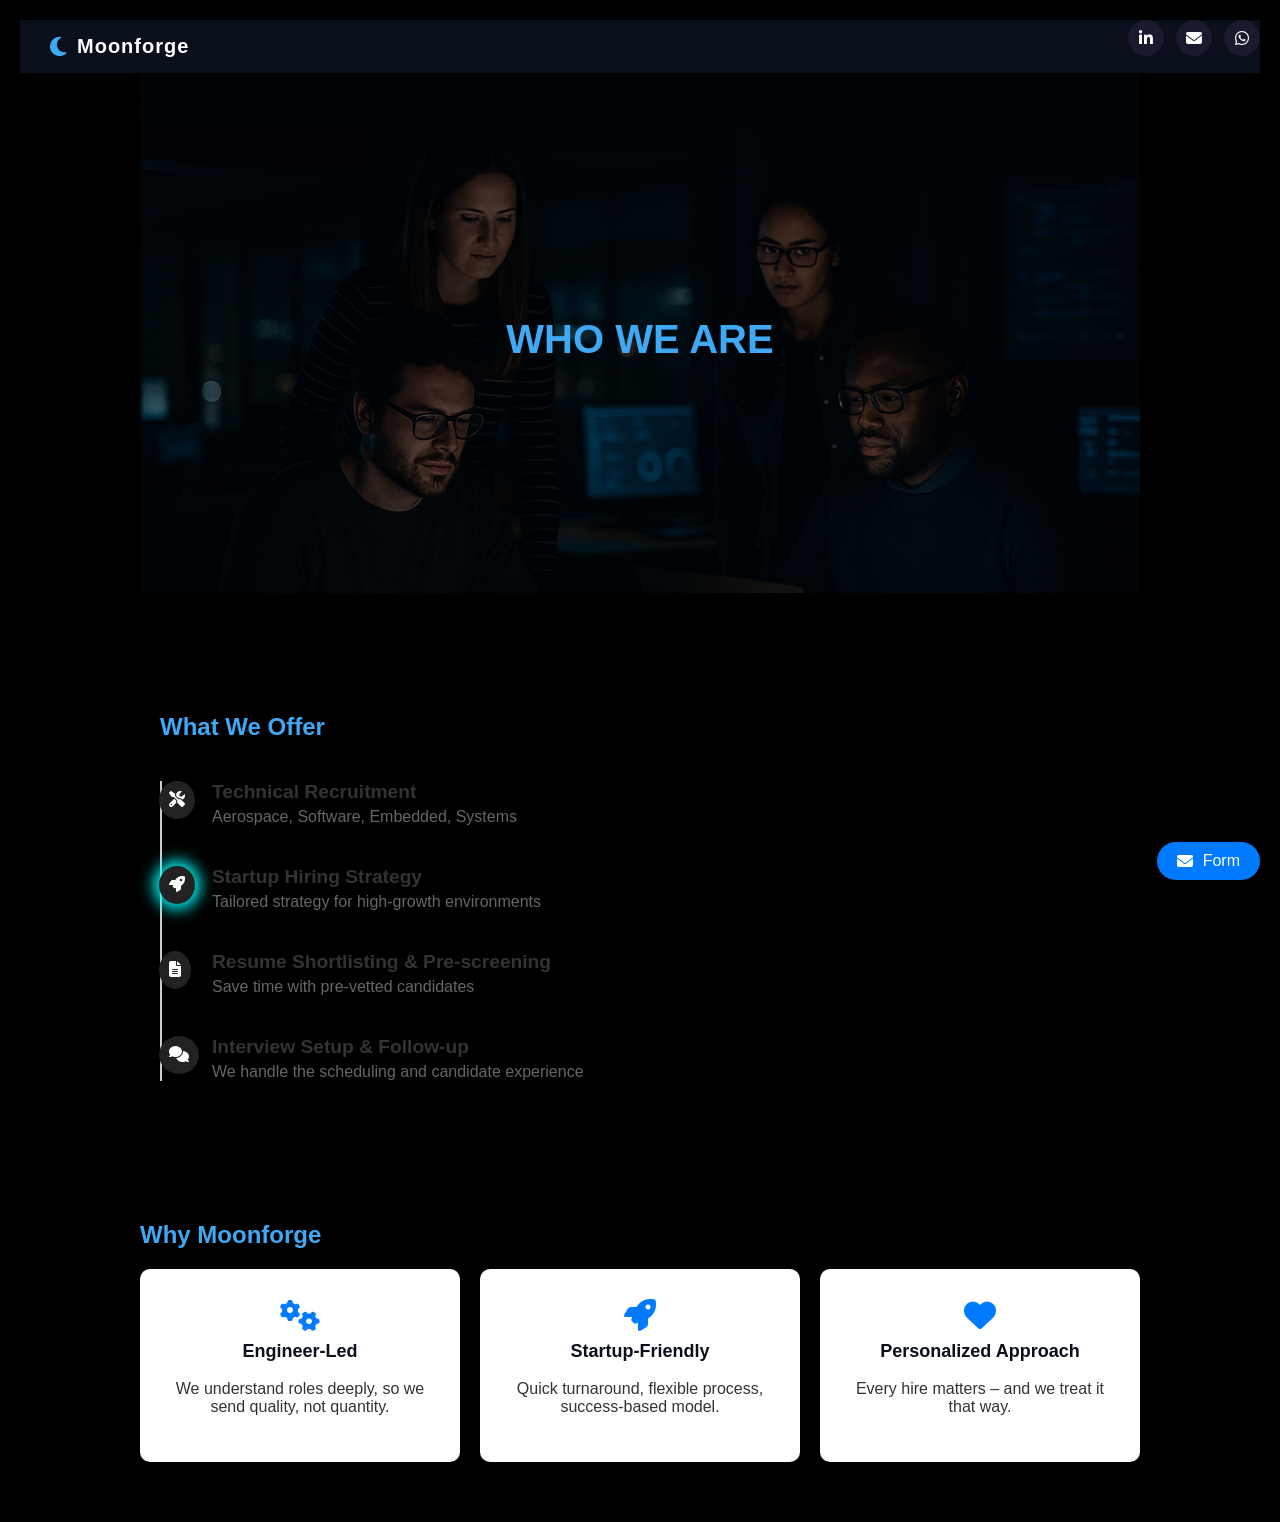
==== index.html @ 7402ae3d "Update index.html" ====
<!DOCTYPE html>
<html lang="en">
<head>
  <meta charset="UTF-8" />
  <meta name="viewport" content="width=device-width, initial-scale=1.0"/>
  <title>Moonforge</title>
  <link rel="stylesheet" href="main.css" />
  <link rel="stylesheet" href="https://cdnjs.cloudflare.com/ajax/libs/font-awesome/6.5.0/css/all.min.css" />
  
</head>
<body>

  <nav class="navbar">
    <div class="logo-bar">
      <i class="fas fa-moon"></i>
      <span class="brand-name">Moonforge</span>
    </div>
    <div class="hamburger" onclick="toggleMenu()">
      <i class="fas fa-bars"></i>
    </div>
    <div class="social-icons" id="socialIcons">
      <a href="#" class="icon linkedin" title="LinkedIn"><i class="fab fa-linkedin-in"></i></a>
      <a href="mailto:shukla.ajay07@outlook.com" class="icon email" title="Email"><i class="fas fa-envelope"></i></a>
      <a href="https://wa.me/+919289120161" class="icon whatsapp" title="WhatsApp"><i class="fab fa-whatsapp"></i></a>
    </div>
  </nav>

  <div class="container">
    <div class="who-we-are-section">
      <div class="who-we-are-overlay"></div>
      <div class="who-we-are-content">
        <h2>WHO WE ARE</h2>
        <p class="who-we-are-point" id="point"></p>
      </div>
    </div>

    <div class="section what-we-offer">
      <h2>What We Offer</h2>
      <div class="timeline">
        <div class="timeline-item">
          <div class="timeline-icon"><i class="fas fa-tools"></i></div>
          <div class="timeline-content">
            <h3>Technical Recruitment</h3>
            <p>Aerospace, Software, Embedded, Systems</p>
          </div>
        </div>
        <div class="timeline-item">
          <div class="timeline-icon"><i class="fas fa-rocket"></i></div>
          <div class="timeline-content">
            <h3>Startup Hiring Strategy</h3>
            <p>Tailored strategy for high-growth environments</p>
          </div>
        </div>
        <div class="timeline-item">
          <div class="timeline-icon"><i class="fas fa-file-alt"></i></div>
          <div class="timeline-content">
            <h3>Resume Shortlisting & Pre-screening</h3>
            <p>Save time with pre-vetted candidates</p>
          </div>
        </div>
        <div class="timeline-item">
          <div class="timeline-icon"><i class="fas fa-comments"></i></div>
          <div class="timeline-content">
            <h3>Interview Setup & Follow-up</h3>
            <p>We handle the scheduling and candidate experience</p>
          </div>
        </div>
      </div>
    </div>

    <div class="section">
      <h2>Why Moonforge</h2>
      <div class="flash-cards">
        <div class="flash-card">
          <i class="fas fa-cogs"></i>
          <h3>Engineer-Led</h3>
          <p>We understand roles deeply, so we send quality, not quantity.</p>
        </div>
        <div class="flash-card">
          <i class="fas fa-rocket"></i>
          <h3>Startup-Friendly</h3>
          <p>Quick turnaround, flexible process, success-based model.</p>
        </div>
        <div class="flash-card">
          <i class="fas fa-heart"></i>
          <h3>Personalized Approach</h3>
          <p>Every hire matters – and we treat it that way.</p>
        </div>
      </div>
    </div>
  </div>

  <button class="sticky-button" onclick="toggleForm()">
    <i class="fas fa-envelope"></i> Form
  </button>

  <div class="form-modal" id="contactForm">
    <input type="text" id="name" placeholder="Name" />
    <input type="email" id="email" placeholder="Email" />
    <input type="text" id="company" placeholder="Company Name" />
    <textarea id="message" placeholder="Message"></textarea>
    <button onclick="storeFormData()">Submit</button>
  </div>

  <script>
    const points = [
      "Helping product-first companies hire top-tier engineers",
      "We help product-companies hire top-tier technical talent.",
      "Founded by an aerospace engineer, we know what hiring takes.",
      "Bold teams build bold products. We're here to help you forge."
    ];
    let index = 0;
    const pointElement = document.getElementById('point');

    function cyclePoints() {
      pointElement.style.animation = 'none';
      pointElement.offsetHeight;
      pointElement.style.animation = '';
      pointElement.textContent = points[index];
      index = (index + 1) % points.length;
    }

    function toggleMenu() {
      const icons = document.getElementById('socialIcons');
      icons.classList.toggle('show');
    }

    function toggleForm() {
      const form = document.getElementById('contactForm');
      form.style.display = form.style.display === 'flex' ? 'none' : 'flex';
    }

    function storeFormData() {
      const name = document.getElementById('name').value;
      const email = document.getElementById('email').value;
      const company = document.getElementById('company').value;
      const message = document.getElementById('message').value;

      const formData = {
        name, email, company, message,
        timestamp: new Date().toISOString()
      };

      console.log('Form Data Stored:', formData);
      alert('Form submitted successfully!');

      document.getElementById('name').value = '';
      document.getElementById('email').value = '';
      document.getElementById('company').value = '';
      document.getElementById('message').value = '';
    }

    cyclePoints();
    setInterval(cyclePoints, 4000);

    const icons = document.querySelectorAll('.timeline-icon');
    let glowIndex = 0;
    function glowNextIcon() {
      icons.forEach((icon, i) => {
        icon.classList.toggle('glow', i === glowIndex);
      });
      glowIndex = (glowIndex + 1) % icons.length;
    }
    glowNextIcon();
    setInterval(glowNextIcon, 2000);
    document.addEventListener("DOMContentLoaded", function () {
    const hamburger = document.querySelector(".hamburger");
    const socialIcons = document.querySelector(".social-icons");

    hamburger.addEventListener("click", () => {
      socialIcons.classList.toggle("show");
    });
  });

  </script>

</body>
</html>
---- main.css ----
body {
  margin: 0;
  font-family: Arial, sans-serif;
  background-color: #000000;
  color: white;
  padding: 20px;
}

h1,
h2 {
  color: #3fa9f5;
}

.container {
  max-width: 1000px;
  margin: auto;
}

.logo {
  display: flex;
  align-items: center;
  gap: 20px;
}

.logo img {
  width: 80px;
}

.section {
  margin: 40px 0;
}

.columns {
  display: flex;
  flex-wrap: wrap;
  justify-content: space-between;
}

.column {
  flex: 1;
  min-width: 300px;
  margin: 10px;
}

.contact-form input,
.contact-form textarea {
  width: 100%;
  padding: 10px;
  margin: 10px 0;
  border: none;
  border-radius: 5px;
}

.contact-form textarea {
  height: 100px;
}

.contact-form button {
  padding: 10px 20px;
  background-color: #3fa9f5;
  border: none;
  color: white;
  font-weight: bold;
  border-radius: 5px;
  cursor: pointer;
}
/* Hamburger menu styles */
.hamburger {
  display: none;
  flex-direction: column;
  cursor: pointer;
  gap: 5px;
}

.hamburger span {
  width: 25px;
  height: 3px;
  background: white;
  border-radius: 2px;
  transition: 0.3s;
}

.mobile-nav {
  display: none;
  flex-direction: column;
  background-color: #0a0f1c;
  position: absolute;
  top: 60px;
  right: 20px;
  padding: 10px;
  z-index: 999;
  border-radius: 10px;
}

.mobile-nav a {
  color: white;
  text-decoration: none;
  padding: 10px;
  border-bottom: 1px solid #3fa9f5;
}

.mobile-nav a:last-child {
  border-bottom: none;
}

@media (max-width: 768px) {
  .navbar .nav-items {
    display: none;
  }

  .hamburger {
    display: flex;
  }

  .mobile-nav.show {
    display: flex;
  }
}

.social-icons {
  position: fixed;
  top: 20px;
  right: 20px;
  display: flex;
  gap: 10px;
  z-index: 999;
}

.icon {
  background-color: #1a1a2e;
  color: white;
  border-radius: 50%;
  width: 40px;
  height: 40px;
  display: flex;
  justify-content: center;
  align-items: center;
  text-decoration: none;
  font-size: 18px;
  transition: background-color 0.3s;
}

.icon:hover {
  background-color: #3fa9f5;
  color: #0a0f1c;
}
.header {
  position: fixed;
  top: 0;
  left: 0;
  right: 0;
  background-color: #0a0f1c;
  display: flex;
  justify-content: space-between;
  align-items: center;
  padding: 15px 20px;
  z-index: 1000;
  box-shadow: 0 2px 5px rgba(0, 0, 0, 0.5);
}

.header-left {
  display: flex;
  align-items: center;
  gap: 10px;
}

.moon-icon {
  color: #3fa9f5;
  font-size: 20px;
}

.brand-name {
  font-size: 20px;
  color: white;
  font-weight: bold;
}
.top-bar {
  display: flex;
  justify-content: space-between;
  align-items: center;
  padding: 20px;
}

.logo-bar {
  display: flex;
  align-items: center;
  font-size: 20px;
  color: #3fa9f5;
  font-weight: bold;
  gap: 10px;
}

.logo-bar i {
  font-size: 22px;
}

.brand-name {
  font-family: 'Segoe UI', Tahoma, Geneva, Verdana, sans-serif;
  font-weight: 600;
  letter-spacing: 1px;
}
.navbar {
  display: flex;
  justify-content: space-between;
  align-items: center;
  padding: 15px 30px;
  background-color: #0a0f1c;
  color: white;
  position: sticky;
  top: 0;
  z-index: 1000;
}

.social-icons {
  display: flex;
  gap: 12px;
}

.icon {
  background-color: #1a1a2e;
  color: white;
  border-radius: 50%;
  width: 36px;
  height: 36px;
  display: flex;
  justify-content: center;
  align-items: center;
  text-decoration: none;
  font-size: 16px;
  transition: background-color 0.3s;
}

.icon:hover {
  background-color: #3fa9f5;
  color: #0a0f1c;
}
.flash-cards {
  display: flex;
  gap: 20px;
  flex-wrap: wrap;
  justify-content: center;
  margin-top: 20px;
}

.flash-card {
  background-color: white;
  padding: 20px;
  border-radius: 15px;
  box-shadow: 0 6px 20px rgba(0, 0, 0, 0.1);
  text-align: center;
  flex: 1 1 250px;
  max-width: 300px;
  transition: transform 0.3s ease;
}

.flash-card:hover {
  transform: translateY(-5px);
}

.flash-card i {
  font-size: 28px;
  margin-bottom: 10px;
  color: #3fa9f5;
}

.flash-card h3 {
  margin-top: 0;
  font-size: 18px;
  color: #0a0f1c;
}

.flash-card p {
  color: #333;
}
.who-we-are-section {
      position: relative;
      background: url("assets/images/img3.png") no-repeat center center/cover;
      color: white;
      padding: 60px 20px;
      text-align: center;
      overflow: hidden;
    }

    .who-we-are-overlay {
      position: absolute;
      top: 0;
      left: 0;
      width: 100%;
      height: 100%;
      background-color: rgba(0, 0, 0, 0.6);
      z-index: 1;
    }

    .who-we-are-content {
      position: relative;
      z-index: 2;
      max-width: 800px;
      margin: 0 auto;
    }

    .who-we-are-content h2 {
      font-size: 2.5em;
      margin-bottom: 20px;
      font-weight: bold;
    }

    .who-we-are-point {
      opacity: 0;
      transform: translateY(20px);
      animation: slideIn 1s forwards;
    }

    .who-we-are-point:nth-child(1) {
      animation-delay: 0.5s;
    }

    .who-we-are-point:nth-child(2) {
      animation-delay: 1.5s;
    }

    .who-we-are-point:nth-child(3) {
      animation-delay: 2.5s;
    }

    .who-we-are-point:nth-child(4) {
      animation-delay: 3.5s;
    }

    @keyframes slideIn {
      to {
        opacity: 1;
        transform: translateY(0);
      }
    }


    .who-we-are-overlay {
      position: absolute;
      top: 0;
      left: 0;
      width: 100%;
      height: 100%;
      background-color: rgba(0, 0, 0, 0.6);
      z-index: 1;
    }

    .who-we-are-content {
      position: relative;
      z-index: 2;
      max-width: 800px;
      margin: 0 auto;
    }

    .who-we-are-content h2 {
      font-size: 2.5em;
      margin-bottom: 20px;
      font-weight: bold;
    }

    .who-we-are-point {
      opacity: 0;
      transform: translateY(20px);
      animation: slideIn 1s forwards;
    }

    .who-we-are-point:nth-child(1) {
      animation-delay: 0.5s;
    }

    .who-we-are-point:nth-child(2) {
      animation-delay: 1.5s;
    }

    .who-we-are-point:nth-child(3) {
      animation-delay: 2.5s;
    }

    .who-we-are-point:nth-child(4) {
      animation-delay: 3.5s;
    }


    .who-we-are-overlay {
      position: absolute;
      top: 0;
      left: 0;
      width: 100%;
      height: 100%;
      background-color: rgba(0, 0, 0, 0.6);
      z-index: 1;
    }

    .who-we-are-content {
      position: relative;
      z-index: 2;
      max-width: 800px;
      margin: 0 auto;
    }

    .who-we-are-content h2 {
      font-size: 2.5em;
      margin-bottom: 20px;
      font-weight: bold;
    }

    .who-we-are-point {
      opacity: 0;
      transform: translateY(20px);
      animation: slideIn 1s forwards;
    }

    .who-we-are-point:nth-child(1) {
      animation-delay: 0.5s;
    }

    .who-we-are-point:nth-child(2) {
      animation-delay: 1.5s;
    }

    .who-we-are-point:nth-child(3) {
      animation-delay: 2.5s;
    }

    .who-we-are-point:nth-child(4) {
      animation-delay: 3.5s;
    }

    @keyframes slideIn {
      to {
        opacity: 1;
        transform: translateY(0);
      }
    }

    .sticky-button {
      position: fixed;
      bottom: 20px;
      right: 20px;
      background-color: #007bff;
      color: white;
      border: none;
      border-radius: 50px;
      padding: 10px 20px;
      font-size: 16px;
      cursor: pointer;
      box-shadow: 0 4px 8px rgba(0, 0, 0, 0.2);
      display: flex;
      align-items: center;
      gap: 10px;
      z-index: 1000;
    }

    .form-modal {
      position: fixed;
      bottom: 80px;
      right: 20px;
      background-color: #fff;
      padding: 20px;
      border-radius: 8px;
      box-shadow: 0 4px 12px rgba(0, 0, 0, 0.3);
      z-index: 1000;
      display: none;
      flex-direction: column;
      width: 300px;
    }

    .form-modal input,
    .form-modal textarea {
      width: 100%;
      padding: 8px;
      margin-bottom: 10px;
      border: 1px solid #ccc;
      border-radius: 4px;
    }

    .form-modal button {
      padding: 10px;
      background-color: #007bff;
      color: white;
      border: none;
      border-radius: 4px;
      cursor: pointer;
    }
    .who-we-are-section {
      position: relative;
      background: url('assets/images/img3.png') no-repeat center center/cover;
      color: white;
      padding: 60px 20px;
      text-align: center;
      overflow: hidden;
      height: 400px;
      display: flex;
      flex-direction: column;
      justify-content: center;
    }

    .who-we-are-overlay {
      position: absolute;
      top: 0;
      left: 0;
      width: 100%;
      height: 100%;
      background-color: rgba(0, 0, 0, 0.6);
      z-index: 1;
    }

    .who-we-are-content {
      position: relative;
      z-index: 2;
      max-width: 800px;
      margin: 0 auto;
    }

    .who-we-are-content h2 {
      font-size: 2.5em;
      margin-bottom: 20px;
      font-weight: bold;
    }

    .who-we-are-point {
      opacity: 0;
      transform: translateY(20px);
      animation: slideFade 2s forwards;
      position: absolute;
      left: 0;
      right: 0;
      margin: auto;
    }
.what-we-offer {
  padding: 60px 20px;
}

.timeline {
  position: relative;
  margin-top: 40px;
  padding-left: 30px;
  border-left: 2px solid #ccc;
}

.timeline-item {
  position: relative;
  margin-bottom: 40px;
  padding-left: 20px;
  animation: fadeUp 1s ease-in-out;
}

.timeline-icon {
  position: absolute;
  left: -33px;
  top: 0;
  background-color: #222;
  color: #fff;
  border-radius: 50%;
  padding: 10px;
  font-size: 16px;
}

.timeline-content h3 {
  margin: 0;
  font-size: 1.2em;
  color: #333;
}

.timeline-content p {
  margin: 5px 0 0;
  color: #666;
}
.timeline-icon {
  position: absolute;
  left: -33px;
  top: 0;
  background-color: #222;
  color: #fff;
  border-radius: 50%;
  padding: 10px;
  font-size: 16px;
  overflow: hidden;
  animation: shineEffect 3s infinite;
}

.timeline-icon.glow {
  box-shadow: 0 0 15px 5px #00ffff;
  transition: box-shadow 0.5s ease-in-out;
}


@keyframes lightSweep {
  0% {
    transform: translateY(-100%) rotate(25deg);
    opacity: 0;
  }
  50% {
    transform: translateY(100%) rotate(25deg);
    opacity: 1;
  }
  100% {
    transform: translateY(200%) rotate(25deg);
    opacity: 0;
  }
}

    .who-we-are-overlay {
      position: absolute;
      top: 0;
      left: 0;
      width: 100%;
      height: 100%;
      background-color: rgba(0, 0, 0, 0.6);
      z-index: 1;
    }

    .who-we-are-content {
      position: relative;
      z-index: 2;
      max-width: 800px;
      margin: 0 auto;
    }

    .who-we-are-content h2 {
      font-size: 2.5em;
      margin-bottom: 20px;
      font-weight: bold;
    }

    .who-we-are-point {
      opacity: 0;
      transform: translateY(20px);
      animation: slideFade 2s forwards;
      position: absolute;
      left: 0;
      right: 0;
      margin: auto;
    }

    @keyframes slideFade {
      0% {
        opacity: 0;
        transform: translateY(20px);
      }
      10%, 90% {
        opacity: 1;
        transform: translateY(0);
      }
      100% {
        opacity: 0;
        transform: translateY(-20px);
      }
    }

    .flash-cards {
      display: flex;
      justify-content: center;
      gap: 20px;
      flex-wrap: wrap;
    }

    .flash-card {
      background: #fff;
      padding: 30px;
      border-radius: 10px;
      box-shadow: 0 4px 20px rgba(0, 0, 0, 0.2);
      text-align: center;
      width: 300px;
      transition: transform 0.3s ease;
    }

    .flash-card:hover {
      transform: translateY(-10px);
    }

    .flash-card i {
      font-size: 2em;
      color: #007BFF;
      margin-bottom: 10px;
    }

    .what-we-offer {
      padding: 60px 20px;
    }

    .timeline {
      position: relative;
      margin-top: 40px;
      padding-left: 30px;
      border-left: 2px solid #ccc;
    }

    .timeline-item {
      position: relative;
      margin-bottom: 40px;
      padding-left: 20px;
      animation: fadeUp 1s ease-in-out;
    }

    .timeline-icon {
      position: absolute;
      left: -33px;
      top: 0;
      background-color: #222;
      color: #fff;
      border-radius: 50%;
      padding: 10px;
      font-size: 16px;
    }

    .timeline-icon.glow {
      box-shadow: 0 0 15px 5px #00ffff;
      transition: box-shadow 0.5s ease-in-out;
    }

    .timeline-content h3 {
      margin: 0;
      font-size: 1.2em;
      color: #333;
    }

    .timeline-content p {
      margin: 5px 0 0;
      color: #666;
    }

    @keyframes fadeUp {
      from {
        opacity: 0;
        transform: translateY(20px);
      }
      to {
        opacity: 1;
        transform: translateY(0);
      }
    }

    @media (max-width: 600px) {
      .timeline {
        padding-left: 20px;
      }

      .timeline-icon {
        left: -28px;
      }
    }
    .what-we-offer {
  padding: 60px 20px;
}

.timeline {
  position: relative;
  margin-top: 40px;
  padding-left: 30px;
  border-left: 2px solid #ccc;
}

.timeline-item {
  position: relative;
  margin-bottom: 40px;
  padding-left: 20px;
  animation: fadeUp 1s ease-in-out;
}

.timeline-icon {
  position: absolute;
  left: -33px;
  top: 0;
  background-color: #222;
  color: #fff;
  border-radius: 50%;
  padding: 10px;
  font-size: 16px;
}

.timeline-content h3 {
  margin: 0;
  font-size: 1.2em;
  color: #333;
}

.timeline-content p {
  margin: 5px 0 0;
  color: #666;
}

@keyframes fadeUp {
  from {
    opacity: 0;
    transform: translateY(20px);
  }
  to {
    opacity: 1;
    transform: translateY(0);
  }
}

@media (max-width: 600px) {
  .timeline {
    padding-left: 20px;
  }

  .timeline-icon {
    left: -28px;
  }
}
.timeline-icon.glow {
  box-shadow: 0 0 15px 5px #00ffff;
  transition: box-shadow 0.5s ease-in-out;
}

@keyframes fadeUp {
  from {
    opacity: 0;
    transform: translateY(20px);
  }
  to {
    opacity: 1;
    transform: translateY(0);
  }
}

@media (max-width: 600px) {
  .timeline {
    padding-left: 20px;
  }

  .timeline-icon {
    left: -28px;
  }
}

    @keyframes slideFade {
      0% {
        opacity: 0;
        transform: translateY(20px);
      }
      10%, 90% {
        opacity: 1;
        transform: translateY(0);
      }
      100% {
        opacity: 0;
        transform: translateY(-20px);
      }
    }
    @keyframes slideIn {
      to {
        opacity: 1;
        transform: translateY(0);
      }
    }

    .sticky-button {
      position: fixed;
      bottom: 20px;
      right: 20px;
      background-color: #007bff;
      color: white;
      border: none;
      border-radius: 50px;
      padding: 10px 20px;
      font-size: 16px;
      cursor: pointer;
      box-shadow: 0 4px 8px rgba(0, 0, 0, 0.2);
      display: flex;
      align-items: center;
      gap: 10px;
      z-index: 1000;
    }

    .form-modal {
      position: fixed;
      bottom: 80px;
      right: 20px;
      background-color: #fff;
      padding: 20px;
      border-radius: 8px;
      box-shadow: 0 4px 12px rgba(0, 0, 0, 0.3);
      z-index: 1000;
      display: none;
      flex-direction: column;
      width: 300px;
    }

    .form-modal input,
    .form-modal textarea {
      width: 100%;
      padding: 8px;
      margin-bottom: 10px;
      border: 1px solid #ccc;
      border-radius: 4px;
    }

    .form-modal button {
      padding: 10px;
      background-color: #007bff;
      color: white;
      border: none;
      border-radius: 4px;
      cursor: pointer;
    }
@media (max-width: 768px) {
  .columns {
    flex-direction: column;
  }

  .logo {
    flex-direction: column;
    text-align: center;
  }

  .logo img {
    margin-bottom: 10px;
  }
}
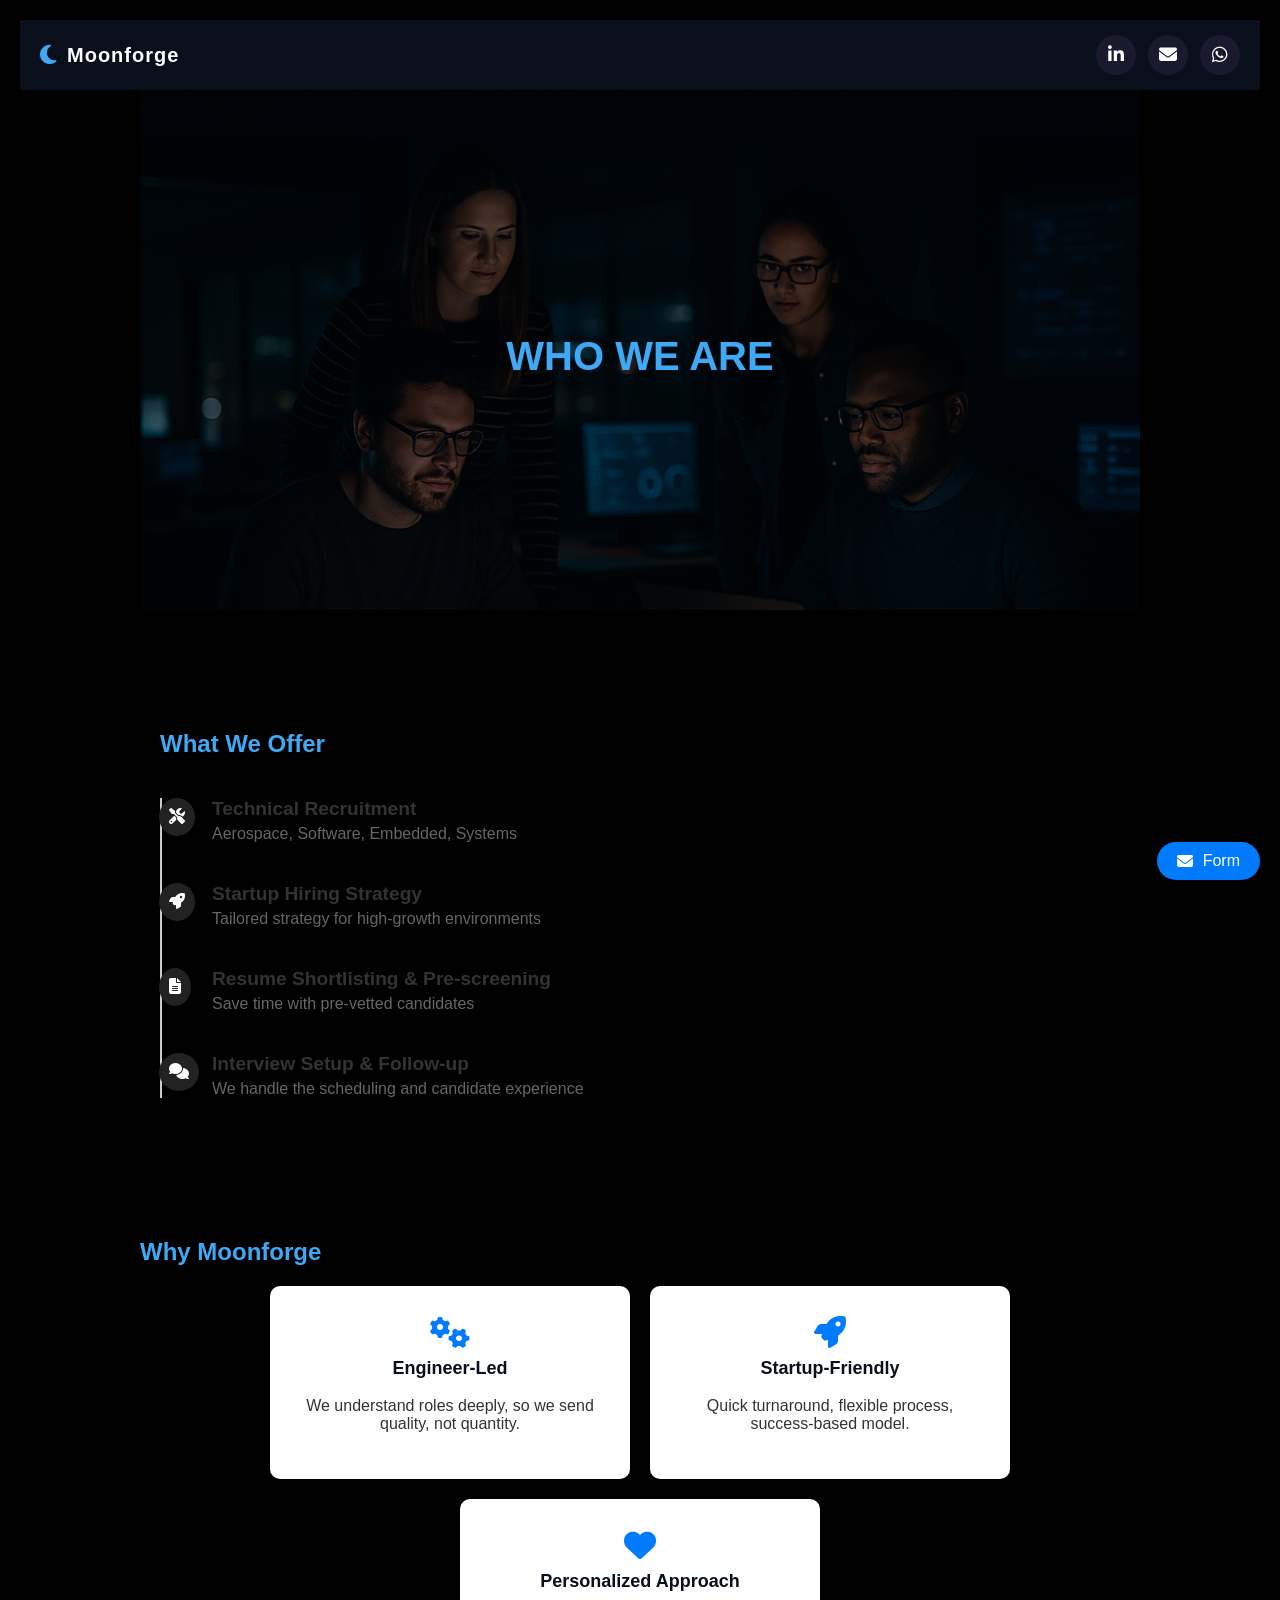
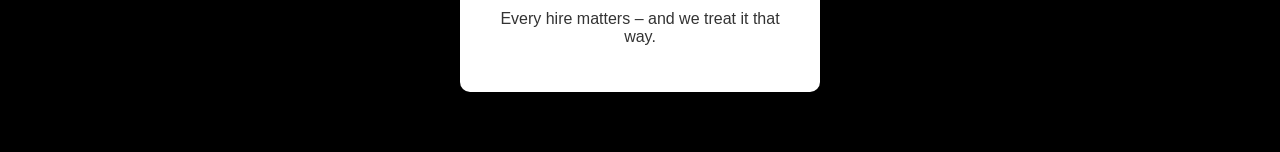
==== commit e4933e76: "Update index.html" ====
--- a/index.html
+++ b/index.html
@@ -101,78 +101,5 @@
     <textarea id="message" placeholder="Message"></textarea>
     <button onclick="storeFormData()">Submit</button>
   </div>
-
-  <script>
-    const points = [
-      "Helping product-first companies hire top-tier engineers",
-      "We help product-companies hire top-tier technical talent.",
-      "Founded by an aerospace engineer, we know what hiring takes.",
-      "Bold teams build bold products. We're here to help you forge."
-    ];
-    let index = 0;
-    const pointElement = document.getElementById('point');
-
-    function cyclePoints() {
-      pointElement.style.animation = 'none';
-      pointElement.offsetHeight;
-      pointElement.style.animation = '';
-      pointElement.textContent = points[index];
-      index = (index + 1) % points.length;
-    }
-
-    function toggleMenu() {
-      const icons = document.getElementById('socialIcons');
-      icons.classList.toggle('show');
-    }
-
-    function toggleForm() {
-      const form = document.getElementById('contactForm');
-      form.style.display = form.style.display === 'flex' ? 'none' : 'flex';
-    }
-
-    function storeFormData() {
-      const name = document.getElementById('name').value;
-      const email = document.getElementById('email').value;
-      const company = document.getElementById('company').value;
-      const message = document.getElementById('message').value;
-
-      const formData = {
-        name, email, company, message,
-        timestamp: new Date().toISOString()
-      };
-
-      console.log('Form Data Stored:', formData);
-      alert('Form submitted successfully!');
-
-      document.getElementById('name').value = '';
-      document.getElementById('email').value = '';
-      document.getElementById('company').value = '';
-      document.getElementById('message').value = '';
-    }
-
-    cyclePoints();
-    setInterval(cyclePoints, 4000);
-
-    const icons = document.querySelectorAll('.timeline-icon');
-    let glowIndex = 0;
-    function glowNextIcon() {
-      icons.forEach((icon, i) => {
-        icon.classList.toggle('glow', i === glowIndex);
-      });
-      glowIndex = (glowIndex + 1) % icons.length;
-    }
-    glowNextIcon();
-    setInterval(glowNextIcon, 2000);
-    document.addEventListener("DOMContentLoaded", function () {
-    const hamburger = document.querySelector(".hamburger");
-    const socialIcons = document.querySelector(".social-icons");
-
-    hamburger.addEventListener("click", () => {
-      socialIcons.classList.toggle("show");
-    });
-  });
-
-  </script>
-
 </body>
 </html>
--- a/main.css
+++ b/main.css
@@ -1,13 +1,13 @@
+/* Base Styles */
 body {
   margin: 0;
   font-family: Arial, sans-serif;
-  background-color: #000000;
+  background-color: #000;
   color: white;
   padding: 20px;
 }
 
-h1,
-h2 {
+h1, h2 {
   color: #3fa9f5;
 }
 
@@ -16,114 +16,54 @@
   margin: auto;
 }
 
-.logo {
-  display: flex;
-  align-items: center;
-  gap: 20px;
-}
-
-.logo img {
-  width: 80px;
-}
-
 .section {
   margin: 40px 0;
 }
 
-.columns {
-  display: flex;
-  flex-wrap: wrap;
+/* Header & Navbar */
+.navbar {
+  display: flex;
   justify-content: space-between;
-}
-
-.column {
-  flex: 1;
-  min-width: 300px;
-  margin: 10px;
-}
-
-.contact-form input,
-.contact-form textarea {
-  width: 100%;
-  padding: 10px;
-  margin: 10px 0;
-  border: none;
-  border-radius: 5px;
-}
-
-.contact-form textarea {
-  height: 100px;
-}
-
-.contact-form button {
-  padding: 10px 20px;
-  background-color: #3fa9f5;
-  border: none;
-  color: white;
-  font-weight: bold;
-  border-radius: 5px;
-  cursor: pointer;
-}
-/* Hamburger menu styles */
+  align-items: center;
+  background-color: #0a0f1c;
+  color: white;
+  padding: 15px 20px;
+  position: sticky;
+  top: 0;
+  z-index: 1000;
+  box-shadow: 0 2px 5px rgba(0, 0, 0, 0.5);
+}
+
+.logo-bar {
+  display: flex;
+  align-items: center;
+  gap: 10px;
+}
+
+.brand-name {
+  font-size: 20px;
+  font-family: 'Segoe UI', Tahoma, Geneva, Verdana, sans-serif;
+  font-weight: 600;
+  letter-spacing: 1px;
+  color: white;
+}
+
+.logo-bar i {
+  font-size: 22px;
+  color: #3fa9f5;
+}
+
 .hamburger {
   display: none;
-  flex-direction: column;
+  font-size: 24px;
+  color: white;
   cursor: pointer;
-  gap: 5px;
-}
-
-.hamburger span {
-  width: 25px;
-  height: 3px;
-  background: white;
-  border-radius: 2px;
-  transition: 0.3s;
-}
-
-.mobile-nav {
-  display: none;
-  flex-direction: column;
-  background-color: #0a0f1c;
-  position: absolute;
-  top: 60px;
-  right: 20px;
-  padding: 10px;
-  z-index: 999;
-  border-radius: 10px;
-}
-
-.mobile-nav a {
-  color: white;
-  text-decoration: none;
-  padding: 10px;
-  border-bottom: 1px solid #3fa9f5;
-}
-
-.mobile-nav a:last-child {
-  border-bottom: none;
-}
-
-@media (max-width: 768px) {
-  .navbar .nav-items {
-    display: none;
-  }
-
-  .hamburger {
-    display: flex;
-  }
-
-  .mobile-nav.show {
-    display: flex;
-  }
-}
-
+}
+
+/* Social Icons */
 .social-icons {
-  position: fixed;
-  top: 20px;
-  right: 20px;
-  display: flex;
-  gap: 10px;
-  z-index: 999;
+  display: flex;
+  gap: 12px;
 }
 
 .icon {
@@ -144,388 +84,60 @@
   background-color: #3fa9f5;
   color: #0a0f1c;
 }
-.header {
-  position: fixed;
+
+/* Who We Are Section */
+.who-we-are-section {
+  position: relative;
+  background: url("assets/images/img3.png") no-repeat center center/cover;
+  color: white;
+  padding: 60px 20px;
+  text-align: center;
+  overflow: hidden;
+  height: 400px;
+  display: flex;
+  flex-direction: column;
+  justify-content: center;
+}
+
+.who-we-are-overlay {
+  position: absolute;
   top: 0;
   left: 0;
+  width: 100%;
+  height: 100%;
+  background-color: rgba(0, 0, 0, 0.6);
+  z-index: 1;
+}
+
+.who-we-are-content {
+  position: relative;
+  z-index: 2;
+  max-width: 800px;
+  margin: 0 auto;
+}
+
+.who-we-are-content h2 {
+  font-size: 2.5em;
+  margin-bottom: 20px;
+  font-weight: bold;
+}
+
+.who-we-are-point {
+  opacity: 0;
+  transform: translateY(20px);
+  animation: slideFade 2s forwards;
+  position: absolute;
+  left: 0;
   right: 0;
-  background-color: #0a0f1c;
-  display: flex;
-  justify-content: space-between;
-  align-items: center;
-  padding: 15px 20px;
-  z-index: 1000;
-  box-shadow: 0 2px 5px rgba(0, 0, 0, 0.5);
-}
-
-.header-left {
-  display: flex;
-  align-items: center;
-  gap: 10px;
-}
-
-.moon-icon {
-  color: #3fa9f5;
-  font-size: 20px;
-}
-
-.brand-name {
-  font-size: 20px;
-  color: white;
-  font-weight: bold;
-}
-.top-bar {
-  display: flex;
-  justify-content: space-between;
-  align-items: center;
-  padding: 20px;
-}
-
-.logo-bar {
-  display: flex;
-  align-items: center;
-  font-size: 20px;
-  color: #3fa9f5;
-  font-weight: bold;
-  gap: 10px;
-}
-
-.logo-bar i {
-  font-size: 22px;
-}
-
-.brand-name {
-  font-family: 'Segoe UI', Tahoma, Geneva, Verdana, sans-serif;
-  font-weight: 600;
-  letter-spacing: 1px;
-}
-.navbar {
-  display: flex;
-  justify-content: space-between;
-  align-items: center;
-  padding: 15px 30px;
-  background-color: #0a0f1c;
-  color: white;
-  position: sticky;
-  top: 0;
-  z-index: 1000;
-}
-
-.social-icons {
-  display: flex;
-  gap: 12px;
-}
-
-.icon {
-  background-color: #1a1a2e;
-  color: white;
-  border-radius: 50%;
-  width: 36px;
-  height: 36px;
-  display: flex;
-  justify-content: center;
-  align-items: center;
-  text-decoration: none;
-  font-size: 16px;
-  transition: background-color 0.3s;
-}
-
-.icon:hover {
-  background-color: #3fa9f5;
-  color: #0a0f1c;
-}
-.flash-cards {
-  display: flex;
-  gap: 20px;
-  flex-wrap: wrap;
-  justify-content: center;
-  margin-top: 20px;
-}
-
-.flash-card {
-  background-color: white;
-  padding: 20px;
-  border-radius: 15px;
-  box-shadow: 0 6px 20px rgba(0, 0, 0, 0.1);
-  text-align: center;
-  flex: 1 1 250px;
-  max-width: 300px;
-  transition: transform 0.3s ease;
-}
-
-.flash-card:hover {
-  transform: translateY(-5px);
-}
-
-.flash-card i {
-  font-size: 28px;
-  margin-bottom: 10px;
-  color: #3fa9f5;
-}
-
-.flash-card h3 {
-  margin-top: 0;
-  font-size: 18px;
-  color: #0a0f1c;
-}
-
-.flash-card p {
-  color: #333;
-}
-.who-we-are-section {
-      position: relative;
-      background: url("assets/images/img3.png") no-repeat center center/cover;
-      color: white;
-      padding: 60px 20px;
-      text-align: center;
-      overflow: hidden;
-    }
-
-    .who-we-are-overlay {
-      position: absolute;
-      top: 0;
-      left: 0;
-      width: 100%;
-      height: 100%;
-      background-color: rgba(0, 0, 0, 0.6);
-      z-index: 1;
-    }
-
-    .who-we-are-content {
-      position: relative;
-      z-index: 2;
-      max-width: 800px;
-      margin: 0 auto;
-    }
-
-    .who-we-are-content h2 {
-      font-size: 2.5em;
-      margin-bottom: 20px;
-      font-weight: bold;
-    }
-
-    .who-we-are-point {
-      opacity: 0;
-      transform: translateY(20px);
-      animation: slideIn 1s forwards;
-    }
-
-    .who-we-are-point:nth-child(1) {
-      animation-delay: 0.5s;
-    }
-
-    .who-we-are-point:nth-child(2) {
-      animation-delay: 1.5s;
-    }
-
-    .who-we-are-point:nth-child(3) {
-      animation-delay: 2.5s;
-    }
-
-    .who-we-are-point:nth-child(4) {
-      animation-delay: 3.5s;
-    }
-
-    @keyframes slideIn {
-      to {
-        opacity: 1;
-        transform: translateY(0);
-      }
-    }
-
-
-    .who-we-are-overlay {
-      position: absolute;
-      top: 0;
-      left: 0;
-      width: 100%;
-      height: 100%;
-      background-color: rgba(0, 0, 0, 0.6);
-      z-index: 1;
-    }
-
-    .who-we-are-content {
-      position: relative;
-      z-index: 2;
-      max-width: 800px;
-      margin: 0 auto;
-    }
-
-    .who-we-are-content h2 {
-      font-size: 2.5em;
-      margin-bottom: 20px;
-      font-weight: bold;
-    }
-
-    .who-we-are-point {
-      opacity: 0;
-      transform: translateY(20px);
-      animation: slideIn 1s forwards;
-    }
-
-    .who-we-are-point:nth-child(1) {
-      animation-delay: 0.5s;
-    }
-
-    .who-we-are-point:nth-child(2) {
-      animation-delay: 1.5s;
-    }
-
-    .who-we-are-point:nth-child(3) {
-      animation-delay: 2.5s;
-    }
-
-    .who-we-are-point:nth-child(4) {
-      animation-delay: 3.5s;
-    }
-
-
-    .who-we-are-overlay {
-      position: absolute;
-      top: 0;
-      left: 0;
-      width: 100%;
-      height: 100%;
-      background-color: rgba(0, 0, 0, 0.6);
-      z-index: 1;
-    }
-
-    .who-we-are-content {
-      position: relative;
-      z-index: 2;
-      max-width: 800px;
-      margin: 0 auto;
-    }
-
-    .who-we-are-content h2 {
-      font-size: 2.5em;
-      margin-bottom: 20px;
-      font-weight: bold;
-    }
-
-    .who-we-are-point {
-      opacity: 0;
-      transform: translateY(20px);
-      animation: slideIn 1s forwards;
-    }
-
-    .who-we-are-point:nth-child(1) {
-      animation-delay: 0.5s;
-    }
-
-    .who-we-are-point:nth-child(2) {
-      animation-delay: 1.5s;
-    }
-
-    .who-we-are-point:nth-child(3) {
-      animation-delay: 2.5s;
-    }
-
-    .who-we-are-point:nth-child(4) {
-      animation-delay: 3.5s;
-    }
-
-    @keyframes slideIn {
-      to {
-        opacity: 1;
-        transform: translateY(0);
-      }
-    }
-
-    .sticky-button {
-      position: fixed;
-      bottom: 20px;
-      right: 20px;
-      background-color: #007bff;
-      color: white;
-      border: none;
-      border-radius: 50px;
-      padding: 10px 20px;
-      font-size: 16px;
-      cursor: pointer;
-      box-shadow: 0 4px 8px rgba(0, 0, 0, 0.2);
-      display: flex;
-      align-items: center;
-      gap: 10px;
-      z-index: 1000;
-    }
-
-    .form-modal {
-      position: fixed;
-      bottom: 80px;
-      right: 20px;
-      background-color: #fff;
-      padding: 20px;
-      border-radius: 8px;
-      box-shadow: 0 4px 12px rgba(0, 0, 0, 0.3);
-      z-index: 1000;
-      display: none;
-      flex-direction: column;
-      width: 300px;
-    }
-
-    .form-modal input,
-    .form-modal textarea {
-      width: 100%;
-      padding: 8px;
-      margin-bottom: 10px;
-      border: 1px solid #ccc;
-      border-radius: 4px;
-    }
-
-    .form-modal button {
-      padding: 10px;
-      background-color: #007bff;
-      color: white;
-      border: none;
-      border-radius: 4px;
-      cursor: pointer;
-    }
-    .who-we-are-section {
-      position: relative;
-      background: url('assets/images/img3.png') no-repeat center center/cover;
-      color: white;
-      padding: 60px 20px;
-      text-align: center;
-      overflow: hidden;
-      height: 400px;
-      display: flex;
-      flex-direction: column;
-      justify-content: center;
-    }
-
-    .who-we-are-overlay {
-      position: absolute;
-      top: 0;
-      left: 0;
-      width: 100%;
-      height: 100%;
-      background-color: rgba(0, 0, 0, 0.6);
-      z-index: 1;
-    }
-
-    .who-we-are-content {
-      position: relative;
-      z-index: 2;
-      max-width: 800px;
-      margin: 0 auto;
-    }
-
-    .who-we-are-content h2 {
-      font-size: 2.5em;
-      margin-bottom: 20px;
-      font-weight: bold;
-    }
-
-    .who-we-are-point {
-      opacity: 0;
-      transform: translateY(20px);
-      animation: slideFade 2s forwards;
-      position: absolute;
-      left: 0;
-      right: 0;
-      margin: auto;
-    }
+  margin: auto;
+}
+
+.who-we-are-point:nth-child(1) { animation-delay: 0.5s; }
+.who-we-are-point:nth-child(2) { animation-delay: 1.5s; }
+.who-we-are-point:nth-child(3) { animation-delay: 2.5s; }
+.who-we-are-point:nth-child(4) { animation-delay: 3.5s; }
+
+/* What We Offer / Timeline */
 .what-we-offer {
   padding: 60px 20px;
 }
@@ -555,6 +167,11 @@
   font-size: 16px;
 }
 
+.timeline-icon.glow {
+  box-shadow: 0 0 15px 5px #00ffff;
+  transition: box-shadow 0.5s ease-in-out;
+}
+
 .timeline-content h3 {
   margin: 0;
   font-size: 1.2em;
@@ -565,24 +182,134 @@
   margin: 5px 0 0;
   color: #666;
 }
-.timeline-icon {
-  position: absolute;
-  left: -33px;
-  top: 0;
-  background-color: #222;
-  color: #fff;
-  border-radius: 50%;
+
+/* Flash Cards */
+.flash-cards {
+  display: flex;
+  gap: 20px;
+  flex-wrap: wrap;
+  justify-content: center;
+  margin-top: 20px;
+}
+
+.flash-card {
+  background-color: white;
+  padding: 30px;
+  border-radius: 10px;
+  box-shadow: 0 4px 20px rgba(0, 0, 0, 0.2);
+  text-align: center;
+  width: 300px;
+  transition: transform 0.3s ease;
+}
+
+.flash-card:hover {
+  transform: translateY(-10px);
+}
+
+.flash-card i {
+  font-size: 2em;
+  color: #007BFF;
+  margin-bottom: 10px;
+}
+
+.flash-card h3 {
+  margin-top: 0;
+  font-size: 18px;
+  color: #0a0f1c;
+}
+
+.flash-card p {
+  color: #333;
+}
+
+/* Contact Form */
+.contact-form input,
+.contact-form textarea,
+.form-modal input,
+.form-modal textarea {
+  width: 100%;
   padding: 10px;
+  margin: 10px 0;
+  border: none;
+  border-radius: 5px;
+}
+
+.contact-form textarea,
+.form-modal textarea {
+  height: 100px;
+}
+
+.contact-form button,
+.form-modal button {
+  padding: 10px 20px;
+  background-color: #3fa9f5;
+  border: none;
+  color: white;
+  font-weight: bold;
+  border-radius: 5px;
+  cursor: pointer;
+}
+
+/* Sticky Button */
+.sticky-button {
+  position: fixed;
+  bottom: 20px;
+  right: 20px;
+  background-color: #007bff;
+  color: white;
+  border: none;
+  border-radius: 50px;
+  padding: 10px 20px;
   font-size: 16px;
-  overflow: hidden;
-  animation: shineEffect 3s infinite;
-}
-
-.timeline-icon.glow {
-  box-shadow: 0 0 15px 5px #00ffff;
-  transition: box-shadow 0.5s ease-in-out;
-}
-
+  cursor: pointer;
+  box-shadow: 0 4px 8px rgba(0, 0, 0, 0.2);
+  display: flex;
+  align-items: center;
+  gap: 10px;
+  z-index: 1000;
+}
+
+/* Form Modal */
+.form-modal {
+  position: fixed;
+  bottom: 80px;
+  right: 20px;
+  background-color: #fff;
+  padding: 20px;
+  border-radius: 8px;
+  box-shadow: 0 4px 12px rgba(0, 0, 0, 0.3);
+  z-index: 1000;
+  display: none;
+  flex-direction: column;
+  width: 300px;
+}
+
+/* Animations */
+@keyframes slideFade {
+  0% {
+    opacity: 0;
+    transform: translateY(20px);
+  }
+  10%, 90% {
+    opacity: 1;
+    transform: translateY(0);
+  }
+  100% {
+    opacity: 0;
+    transform: translateY(-20px);
+  }
+}
+
+@keyframes fadeUp {
+  from {
+    opacity: 0;
+    transform: translateY(20px);
+  }
+  to {
+    opacity: 1;
+    transform: translateY(0);
+  }
+}
 
 @keyframes lightSweep {
   0% {
@@ -598,199 +325,49 @@
     opacity: 0;
   }
 }
-
-    .who-we-are-overlay {
-      position: absolute;
-      top: 0;
-      left: 0;
-      width: 100%;
-      height: 100%;
-      background-color: rgba(0, 0, 0, 0.6);
-      z-index: 1;
-    }
-
-    .who-we-are-content {
-      position: relative;
-      z-index: 2;
-      max-width: 800px;
-      margin: 0 auto;
-    }
-
-    .who-we-are-content h2 {
-      font-size: 2.5em;
-      margin-bottom: 20px;
-      font-weight: bold;
-    }
-
-    .who-we-are-point {
-      opacity: 0;
-      transform: translateY(20px);
-      animation: slideFade 2s forwards;
-      position: absolute;
-      left: 0;
-      right: 0;
-      margin: auto;
-    }
-
-    @keyframes slideFade {
-      0% {
-        opacity: 0;
-        transform: translateY(20px);
-      }
-      10%, 90% {
-        opacity: 1;
-        transform: translateY(0);
-      }
-      100% {
-        opacity: 0;
-        transform: translateY(-20px);
-      }
-    }
-
-    .flash-cards {
-      display: flex;
-      justify-content: center;
-      gap: 20px;
-      flex-wrap: wrap;
-    }
-
-    .flash-card {
-      background: #fff;
-      padding: 30px;
-      border-radius: 10px;
-      box-shadow: 0 4px 20px rgba(0, 0, 0, 0.2);
-      text-align: center;
-      width: 300px;
-      transition: transform 0.3s ease;
-    }
-
-    .flash-card:hover {
-      transform: translateY(-10px);
-    }
-
-    .flash-card i {
-      font-size: 2em;
-      color: #007BFF;
-      margin-bottom: 10px;
-    }
-
-    .what-we-offer {
-      padding: 60px 20px;
-    }
-
-    .timeline {
-      position: relative;
-      margin-top: 40px;
-      padding-left: 30px;
-      border-left: 2px solid #ccc;
-    }
-
-    .timeline-item {
-      position: relative;
-      margin-bottom: 40px;
-      padding-left: 20px;
-      animation: fadeUp 1s ease-in-out;
-    }
-
-    .timeline-icon {
-      position: absolute;
-      left: -33px;
-      top: 0;
-      background-color: #222;
-      color: #fff;
-      border-radius: 50%;
-      padding: 10px;
-      font-size: 16px;
-    }
-
-    .timeline-icon.glow {
-      box-shadow: 0 0 15px 5px #00ffff;
-      transition: box-shadow 0.5s ease-in-out;
-    }
-
-    .timeline-content h3 {
-      margin: 0;
-      font-size: 1.2em;
-      color: #333;
-    }
-
-    .timeline-content p {
-      margin: 5px 0 0;
-      color: #666;
-    }
-
-    @keyframes fadeUp {
-      from {
-        opacity: 0;
-        transform: translateY(20px);
-      }
-      to {
-        opacity: 1;
-        transform: translateY(0);
-      }
-    }
-
-    @media (max-width: 600px) {
-      .timeline {
-        padding-left: 20px;
-      }
-
-      .timeline-icon {
-        left: -28px;
-      }
-    }
-    .what-we-offer {
-  padding: 60px 20px;
-}
-
-.timeline {
-  position: relative;
-  margin-top: 40px;
-  padding-left: 30px;
-  border-left: 2px solid #ccc;
-}
-
-.timeline-item {
-  position: relative;
-  margin-bottom: 40px;
-  padding-left: 20px;
-  animation: fadeUp 1s ease-in-out;
-}
-
-.timeline-icon {
-  position: absolute;
-  left: -33px;
-  top: 0;
-  background-color: #222;
-  color: #fff;
-  border-radius: 50%;
-  padding: 10px;
-  font-size: 16px;
-}
-
-.timeline-content h3 {
-  margin: 0;
-  font-size: 1.2em;
-  color: #333;
-}
-
-.timeline-content p {
-  margin: 5px 0 0;
-  color: #666;
-}
-
-@keyframes fadeUp {
-  from {
-    opacity: 0;
-    transform: translateY(20px);
-  }
-  to {
-    opacity: 1;
-    transform: translateY(0);
-  }
-}
-
-@media (max-width: 600px) {
+.hamburger {
+  display: none; /* hidden on desktop */
+}
+
+@media (max-width: 768px) {
+  .hamburger {
+    display: flex;
+  }
+
+  .social-icons {
+    display: none;
+  }
+}
+
+/* Responsive */
+@media (max-width: 768px) {
+  .hamburger {
+    display: flex;
+    flex-direction: column;
+    cursor: pointer;
+    gap: 4px;
+  }
+   .hamburger .bar {
+    width: 25px;
+    height: 3px;
+    background-color: white;
+  }
+ .social-icons {
+    display: none;
+    position: absolute;
+    top: 60px;
+    right: 20px;
+    background-color: #0a0f1c;
+    flex-direction: column;
+    padding: 10px;
+    border-radius: 8px;
+    box-shadow: 0 4px 12px rgba(0, 0, 0, 0.3);
+  }
+
+  .social-icons.show {
+    display: flex;
+  }
+
   .timeline {
     padding-left: 20px;
   }
@@ -799,113 +376,3 @@
     left: -28px;
   }
 }
-.timeline-icon.glow {
-  box-shadow: 0 0 15px 5px #00ffff;
-  transition: box-shadow 0.5s ease-in-out;
-}
-
-@keyframes fadeUp {
-  from {
-    opacity: 0;
-    transform: translateY(20px);
-  }
-  to {
-    opacity: 1;
-    transform: translateY(0);
-  }
-}
-
-@media (max-width: 600px) {
-  .timeline {
-    padding-left: 20px;
-  }
-
-  .timeline-icon {
-    left: -28px;
-  }
-}
-
-    @keyframes slideFade {
-      0% {
-        opacity: 0;
-        transform: translateY(20px);
-      }
-      10%, 90% {
-        opacity: 1;
-        transform: translateY(0);
-      }
-      100% {
-        opacity: 0;
-        transform: translateY(-20px);
-      }
-    }
-    @keyframes slideIn {
-      to {
-        opacity: 1;
-        transform: translateY(0);
-      }
-    }
-
-    .sticky-button {
-      position: fixed;
-      bottom: 20px;
-      right: 20px;
-      background-color: #007bff;
-      color: white;
-      border: none;
-      border-radius: 50px;
-      padding: 10px 20px;
-      font-size: 16px;
-      cursor: pointer;
-      box-shadow: 0 4px 8px rgba(0, 0, 0, 0.2);
-      display: flex;
-      align-items: center;
-      gap: 10px;
-      z-index: 1000;
-    }
-
-    .form-modal {
-      position: fixed;
-      bottom: 80px;
-      right: 20px;
-      background-color: #fff;
-      padding: 20px;
-      border-radius: 8px;
-      box-shadow: 0 4px 12px rgba(0, 0, 0, 0.3);
-      z-index: 1000;
-      display: none;
-      flex-direction: column;
-      width: 300px;
-    }
-
-    .form-modal input,
-    .form-modal textarea {
-      width: 100%;
-      padding: 8px;
-      margin-bottom: 10px;
-      border: 1px solid #ccc;
-      border-radius: 4px;
-    }
-
-    .form-modal button {
-      padding: 10px;
-      background-color: #007bff;
-      color: white;
-      border: none;
-      border-radius: 4px;
-      cursor: pointer;
-    }
-@media (max-width: 768px) {
-  .columns {
-    flex-direction: column;
-  }
-
-  .logo {
-    flex-direction: column;
-    text-align: center;
-  }
-
-  .logo img {
-    margin-bottom: 10px;
-  }
-}
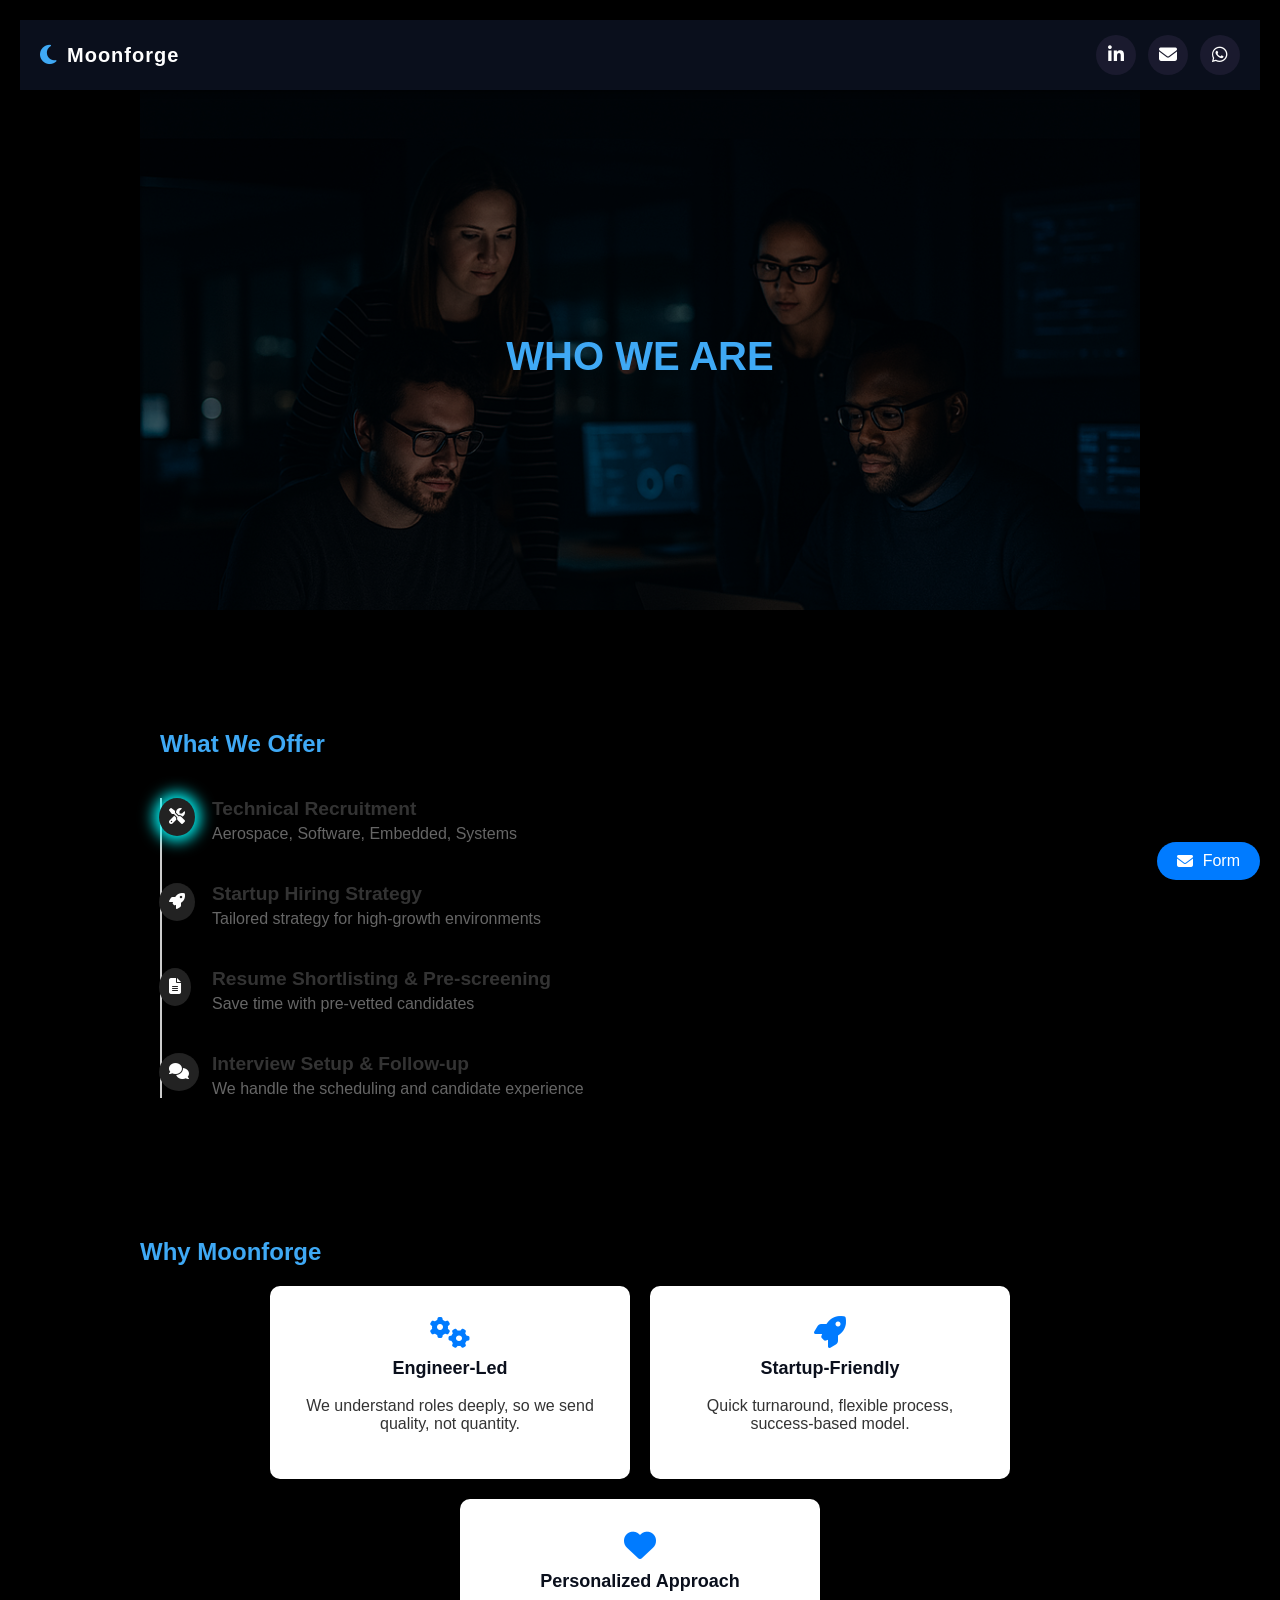
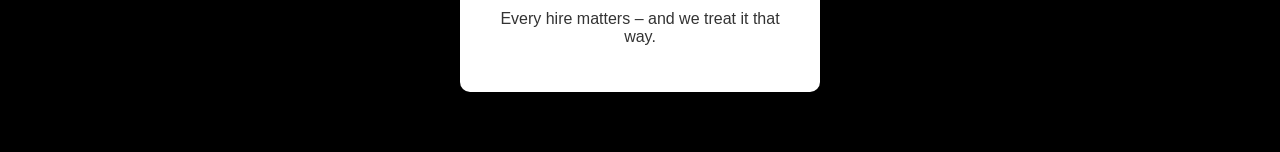
==== commit 2df5da4b: "Add files via upload" ====
--- a/index.html
+++ b/index.html
@@ -1,105 +1,110 @@
-<!DOCTYPE html>
-<html lang="en">
-<head>
-  <meta charset="UTF-8" />
-  <meta name="viewport" content="width=device-width, initial-scale=1.0"/>
-  <title>Moonforge</title>
-  <link rel="stylesheet" href="main.css" />
-  <link rel="stylesheet" href="https://cdnjs.cloudflare.com/ajax/libs/font-awesome/6.5.0/css/all.min.css" />
-  
-</head>
-<body>
-
-  <nav class="navbar">
-    <div class="logo-bar">
-      <i class="fas fa-moon"></i>
-      <span class="brand-name">Moonforge</span>
-    </div>
-    <div class="hamburger" onclick="toggleMenu()">
-      <i class="fas fa-bars"></i>
-    </div>
-    <div class="social-icons" id="socialIcons">
-      <a href="#" class="icon linkedin" title="LinkedIn"><i class="fab fa-linkedin-in"></i></a>
-      <a href="mailto:shukla.ajay07@outlook.com" class="icon email" title="Email"><i class="fas fa-envelope"></i></a>
-      <a href="https://wa.me/+919289120161" class="icon whatsapp" title="WhatsApp"><i class="fab fa-whatsapp"></i></a>
-    </div>
-  </nav>
-
-  <div class="container">
-    <div class="who-we-are-section">
-      <div class="who-we-are-overlay"></div>
-      <div class="who-we-are-content">
-        <h2>WHO WE ARE</h2>
-        <p class="who-we-are-point" id="point"></p>
-      </div>
-    </div>
-
-    <div class="section what-we-offer">
-      <h2>What We Offer</h2>
-      <div class="timeline">
-        <div class="timeline-item">
-          <div class="timeline-icon"><i class="fas fa-tools"></i></div>
-          <div class="timeline-content">
-            <h3>Technical Recruitment</h3>
-            <p>Aerospace, Software, Embedded, Systems</p>
-          </div>
-        </div>
-        <div class="timeline-item">
-          <div class="timeline-icon"><i class="fas fa-rocket"></i></div>
-          <div class="timeline-content">
-            <h3>Startup Hiring Strategy</h3>
-            <p>Tailored strategy for high-growth environments</p>
-          </div>
-        </div>
-        <div class="timeline-item">
-          <div class="timeline-icon"><i class="fas fa-file-alt"></i></div>
-          <div class="timeline-content">
-            <h3>Resume Shortlisting & Pre-screening</h3>
-            <p>Save time with pre-vetted candidates</p>
-          </div>
-        </div>
-        <div class="timeline-item">
-          <div class="timeline-icon"><i class="fas fa-comments"></i></div>
-          <div class="timeline-content">
-            <h3>Interview Setup & Follow-up</h3>
-            <p>We handle the scheduling and candidate experience</p>
-          </div>
-        </div>
-      </div>
-    </div>
-
-    <div class="section">
-      <h2>Why Moonforge</h2>
-      <div class="flash-cards">
-        <div class="flash-card">
-          <i class="fas fa-cogs"></i>
-          <h3>Engineer-Led</h3>
-          <p>We understand roles deeply, so we send quality, not quantity.</p>
-        </div>
-        <div class="flash-card">
-          <i class="fas fa-rocket"></i>
-          <h3>Startup-Friendly</h3>
-          <p>Quick turnaround, flexible process, success-based model.</p>
-        </div>
-        <div class="flash-card">
-          <i class="fas fa-heart"></i>
-          <h3>Personalized Approach</h3>
-          <p>Every hire matters – and we treat it that way.</p>
-        </div>
-      </div>
-    </div>
-  </div>
-
-  <button class="sticky-button" onclick="toggleForm()">
-    <i class="fas fa-envelope"></i> Form
-  </button>
-
-  <div class="form-modal" id="contactForm">
-    <input type="text" id="name" placeholder="Name" />
-    <input type="email" id="email" placeholder="Email" />
-    <input type="text" id="company" placeholder="Company Name" />
-    <textarea id="message" placeholder="Message"></textarea>
-    <button onclick="storeFormData()">Submit</button>
-  </div>
-</body>
-</html>
+<!DOCTYPE html>
+<html lang="en">
+<head>
+  <meta charset="UTF-8" />
+  <meta name="viewport" content="width=device-width, initial-scale=1.0"/>
+  <title>Moonforge</title>
+  <link rel="stylesheet" href="main.css" />
+  <link rel="stylesheet" href="https://cdnjs.cloudflare.com/ajax/libs/font-awesome/6.5.0/css/all.min.css" />
+  
+</head>
+<body>
+
+  <nav class="navbar">
+    <div class="logo-bar">
+      <i class="fas fa-moon"></i>
+      <span class="brand-name">Moonforge</span>
+    </div>
+    <div class="hamburger" onclick="toggleMenu()">
+      <i class="fas fa-bars"></i>
+    </div>
+    <div class="social-icons" id="socialIcons">
+      <a href="#" class="icon linkedin" title="LinkedIn"><i class="fab fa-linkedin-in"></i></a>
+      <a href="mailto:shukla.ajay07@outlook.com" class="icon email" title="Email"><i class="fas fa-envelope"></i></a>
+      <a href="https://wa.me/+919289120161" class="icon whatsapp" title="WhatsApp"><i class="fab fa-whatsapp"></i></a>
+    </div>
+  </nav>
+
+  <div class="container">
+    <div class="who-we-are-section">
+      <div class="who-we-are-overlay"></div>
+      <div class="who-we-are-content">
+        <h2>WHO WE ARE</h2>
+        <p class="who-we-are-point" id="point"></p>
+      </div>
+    </div>
+
+    <div class="section what-we-offer">
+      <h2>What We Offer</h2>
+      <div class="timeline">
+        <div class="timeline-item">
+          <div class="timeline-icon"><i class="fas fa-tools"></i></div>
+          <div class="timeline-content">
+            <h3>Technical Recruitment</h3>
+            <p>Aerospace, Software, Embedded, Systems</p>
+          </div>
+        </div>
+        <div class="timeline-item">
+          <div class="timeline-icon"><i class="fas fa-rocket"></i></div>
+          <div class="timeline-content">
+            <h3>Startup Hiring Strategy</h3>
+            <p>Tailored strategy for high-growth environments</p>
+          </div>
+        </div>
+        <div class="timeline-item">
+          <div class="timeline-icon"><i class="fas fa-file-alt"></i></div>
+          <div class="timeline-content">
+            <h3>Resume Shortlisting & Pre-screening</h3>
+            <p>Save time with pre-vetted candidates</p>
+          </div>
+        </div>
+        <div class="timeline-item">
+          <div class="timeline-icon"><i class="fas fa-comments"></i></div>
+          <div class="timeline-content">
+            <h3>Interview Setup & Follow-up</h3>
+            <p>We handle the scheduling and candidate experience</p>
+          </div>
+        </div>
+      </div>
+    </div>
+
+    <div class="section">
+      <h2>Why Moonforge</h2>
+      <div class="flash-cards">
+        <div class="flash-card">
+          <i class="fas fa-cogs"></i>
+          <h3>Engineer-Led</h3>
+          <p>We understand roles deeply, so we send quality, not quantity.</p>
+        </div>
+        <div class="flash-card">
+          <i class="fas fa-rocket"></i>
+          <h3>Startup-Friendly</h3>
+          <p>Quick turnaround, flexible process, success-based model.</p>
+        </div>
+        <div class="flash-card">
+          <i class="fas fa-heart"></i>
+          <h3>Personalized Approach</h3>
+          <p>Every hire matters – and we treat it that way.</p>
+        </div>
+      </div>
+    </div>
+  </div>
+
+  <button class="sticky-button" onclick="toggleForm()">
+    <i class="fas fa-envelope"></i> Form
+  </button>
+
+  <div class="form-modal" id="contactForm">
+  <form action="/submit-form" method="POST">
+    <input type="text" name="name" placeholder="Name" required/>
+    <input type="email" name="email" placeholder="Email" required/>
+    <input type="text" name="company" placeholder="Company Name" required/>
+    <textarea name="message" placeholder="Message"></textarea>
+    <button type="submit">Submit</button>
+  </form>
+</div>
+
+
+  <script src="scripts/back.js"></script>
+</body>
+</html>
